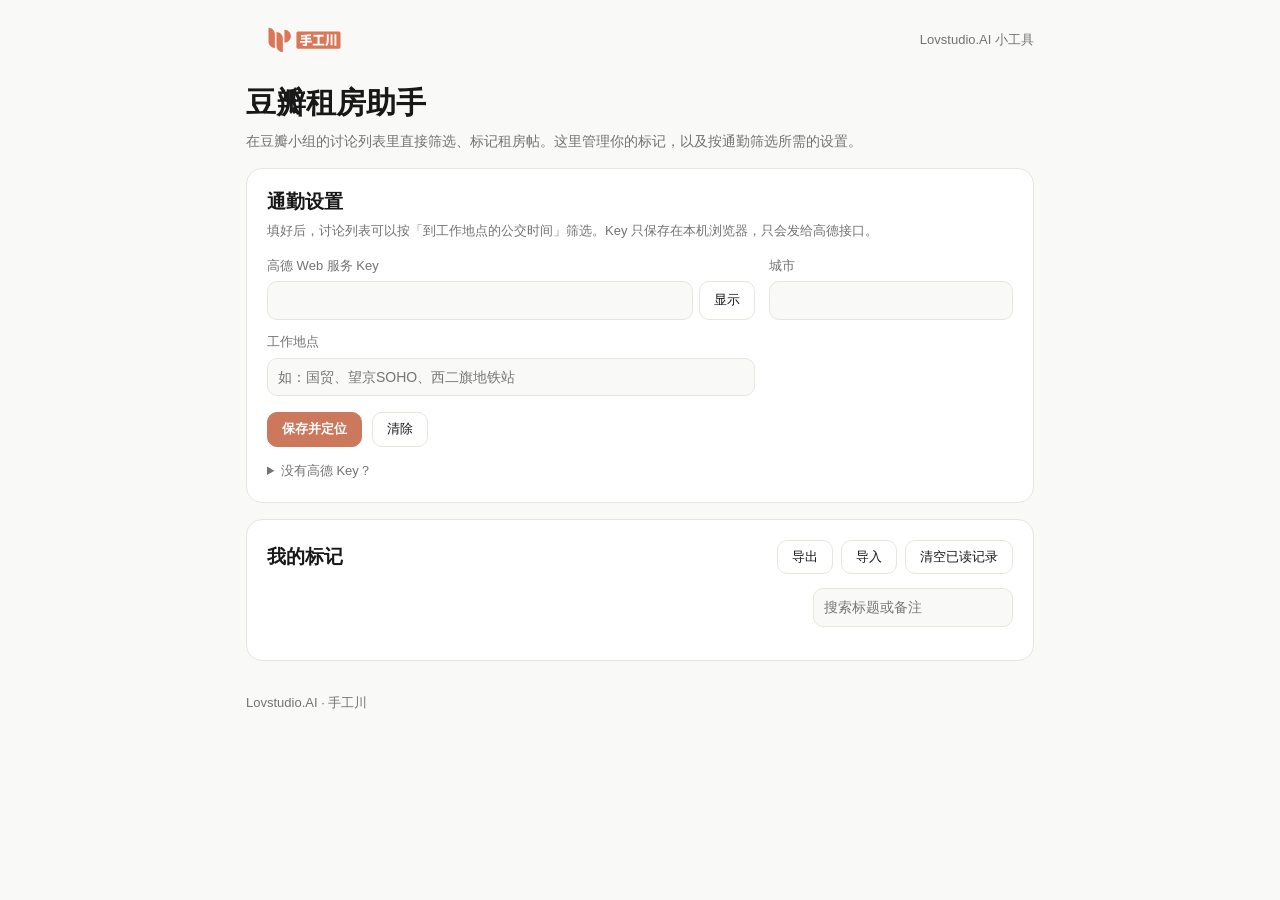
==== extension/options/options.html @ 863d88c8 "feat: 豆瓣租房助手 Chrome 插件 v0.2.0 - extension/：MV3 插件，无需构建   - 讨论列表：关键词、月租、求租、个人房源、限男女、重复帖、已排除/已读筛选；    " ====
<!doctype html>
<html lang="zh-CN">
<head>
<meta charset="utf-8">
<meta name="viewport" content="width=device-width, initial-scale=1">
<title>豆瓣租房助手</title>
<link rel="stylesheet" href="options.css">
</head>
<body>
<div class="wrap">
  <header class="site">
    <img src="logo.svg" alt="手工川">
    <span class="tag">Lovstudio.AI 小工具</span>
  </header>

  <section class="hero">
    <h1>豆瓣租房助手</h1>
    <p>在豆瓣小组的讨论列表里直接筛选、标记租房帖。这里管理你的标记，以及按通勤筛选所需的设置。</p>
  </section>

  <section class="card">
    <h2>通勤设置</h2>
    <p class="hint">填好后，讨论列表可以按「到工作地点的公交时间」筛选。Key 只保存在本机浏览器，只会发给高德接口。</p>
    <form id="settings" autocomplete="off">
      <div class="grid">
        <label class="field wide">
          <span class="lbl">高德 Web 服务 Key</span>
          <span class="inline">
            <input type="password" id="gaodeKey" required spellcheck="false">
            <button type="button" id="toggleKey">显示</button>
          </span>
        </label>
        <label class="field">
          <span class="lbl">城市</span>
          <input type="text" id="city" required maxlength="20">
        </label>
        <label class="field wide">
          <span class="lbl">工作地点</span>
          <input type="text" id="targetQuery" required maxlength="60" placeholder="如：国贸、望京SOHO、西二旗地铁站">
        </label>
      </div>
      <div class="actions">
        <button type="submit" class="primary" id="saveSettings">保存并定位</button>
        <button type="button" id="clearSettings">清除</button>
        <span class="status" id="settingsStatus"></span>
      </div>
    </form>
    <details class="help">
      <summary>没有高德 Key？</summary>
      <p>登录 <a href="https://console.amap.com/dev/key/app" target="_blank" rel="noopener noreferrer">高德开放平台控制台</a>，创建应用后添加 Key，服务平台选择「Web 服务」。个人开发者的免费额度足够日常找房使用；同一帖子的定位和通勤结果会缓存，不会重复消耗。</p>
    </details>
  </section>

  <section class="card">
    <div class="card-head">
      <h2>我的标记</h2>
      <div class="tools">
        <button type="button" id="export">导出</button>
        <label class="button">导入<input type="file" id="import" accept="application/json" hidden></label>
        <button type="button" id="clearSeen">清空已读记录</button>
      </div>
    </div>
    <div class="filters">
      <div class="tabs" id="tabs" role="tablist"></div>
      <input type="search" id="search" placeholder="搜索标题或备注">
    </div>
    <p class="status" id="marksStatus"></p>
    <ol class="marks" id="marks"></ol>
  </section>

  <footer>Lovstudio.AI · 手工川</footer>
</div>
<script src="../shared/rules.js"></script>
<script src="../shared/storage.js"></script>
<script src="options.js"></script>
</body>
</html>
---- extension/options/options.css ----
:root {
  --background: #F9F9F7;
  --card: #FFFFFF;
  --muted: #F0EEE6;
  --foreground: #181818;
  --muted-foreground: #737373;
  --primary: #CC785C;
  --primary-hover: #B8664B;
  --primary-foreground: #FFFFFF;
  --border: #E8E6DC;
  --danger: #B4483A;
  --like: #FBF1EC;
  --contacted: #F5F0E1;
  --visited: #EEF2E6;
  --font-serif: Georgia, "Songti SC", "Noto Serif SC", serif;
  --font-sans: -apple-system, BlinkMacSystemFont, "PingFang SC", "Hiragino Sans GB", "Microsoft YaHei", Inter, Arial, sans-serif;
}
* { box-sizing: border-box; }
body { margin: 0; background: var(--background); color: var(--foreground); font: 14px/1.6 var(--font-sans); }
a { color: var(--primary); }
.wrap { max-width: 820px; margin: 0 auto; padding: 0 16px; }

header.site { padding: 20px 0 4px; display: flex; align-items: center; justify-content: space-between; }
header.site img { height: 40px; width: auto; display: block; }
header.site .tag { font-size: 13px; color: var(--muted-foreground); }

.hero { padding: 20px 0 16px; }
.hero h1 { font: 600 30px/1.25 var(--font-serif); margin: 0 0 8px; }
.hero p { margin: 0; color: var(--muted-foreground); }

.card { background: var(--card); border: 1px solid var(--border); border-radius: 16px; padding: 20px; margin-bottom: 16px; }
.card h2 { font: 600 19px var(--font-serif); margin: 0; }
.card-head { display: flex; align-items: center; justify-content: space-between; gap: 10px; flex-wrap: wrap; }
.hint { color: var(--muted-foreground); margin: 6px 0 14px; font-size: 13px; }

.grid { display: grid; grid-template-columns: 2fr 1fr; gap: 12px 14px; }
.field { display: flex; flex-direction: column; gap: 5px; min-width: 0; }
.field.wide { grid-column: span 1; }
.lbl { font-size: 13px; color: var(--muted-foreground); }
.inline { display: flex; gap: 6px; }
input[type=text], input[type=password], input[type=search], select, textarea {
  font: inherit; color: var(--foreground); background: var(--background);
  border: 1px solid var(--border); border-radius: 10px; padding: 7px 10px; width: 100%; min-width: 0;
}
input:focus, select:focus, textarea:focus { outline: 2px solid var(--primary); outline-offset: -1px; }

button, label.button {
  font: inherit; font-size: 13px; cursor: pointer; border-radius: 10px; padding: 6px 14px; white-space: nowrap;
  border: 1px solid var(--border); background: var(--card); color: var(--foreground); display: inline-block;
}
button:hover, label.button:hover { border-color: var(--primary); color: var(--primary); }
button.primary { background: var(--primary); border-color: var(--primary); color: var(--primary-foreground); font-weight: 600; }
button.primary:hover { background: var(--primary-hover); color: var(--primary-foreground); }
button:disabled { opacity: .6; cursor: progress; }
.actions { display: flex; align-items: center; gap: 10px; margin-top: 16px; flex-wrap: wrap; }
.tools { display: flex; gap: 8px; flex-wrap: wrap; }
.status { font-size: 13px; color: var(--muted-foreground); }
.status.error { color: var(--danger); }
.help { margin-top: 14px; font-size: 13px; color: var(--muted-foreground); }
.help summary { cursor: pointer; }

.filters { display: flex; gap: 10px; align-items: center; margin: 14px 0 6px; flex-wrap: wrap; }
.filters input[type=search] { width: 200px; flex: none; }
.tabs { display: flex; gap: 6px; flex-wrap: wrap; flex: 1; }
.tabs button { border-radius: 999px; padding: 3px 12px; }
.tabs button[aria-selected=true] { background: var(--foreground); border-color: var(--foreground); color: var(--card); }

.marks { list-style: none; margin: 0; padding: 0; display: flex; flex-direction: column; gap: 10px; }
.mark { border: 1px solid var(--border); border-radius: 12px; padding: 12px 14px; }
.mark.like { background: var(--like); }
.mark.contacted { background: var(--contacted); }
.mark.visited { background: var(--visited); }
.mark.rejected { opacity: .6; }
.mark .top { display: flex; gap: 10px; align-items: flex-start; }
.mark a.title { flex: 1; font-weight: 600; color: var(--foreground); text-decoration: none; overflow-wrap: anywhere; }
.mark a.title:hover { color: var(--primary); text-decoration: underline; }
.mark select { width: auto; padding: 3px 8px; }
.mark .meta { font-size: 12px; color: var(--muted-foreground); margin-top: 4px; display: flex; gap: 12px; flex-wrap: wrap; }
.mark .meta b { color: var(--foreground); }
.mark textarea { margin-top: 8px; min-height: 40px; resize: vertical; font-size: 13px; }
.mark .remove { border: 0; background: none; padding: 0; color: var(--muted-foreground); font-size: 12px; }
.mark .remove:hover { color: var(--danger); }

footer { margin: 32px 0; font-size: 13px; color: var(--muted-foreground); }

@media (max-width: 640px) {
  .grid { grid-template-columns: 1fr; }
  .filters input[type=search] { width: 100%; }
}
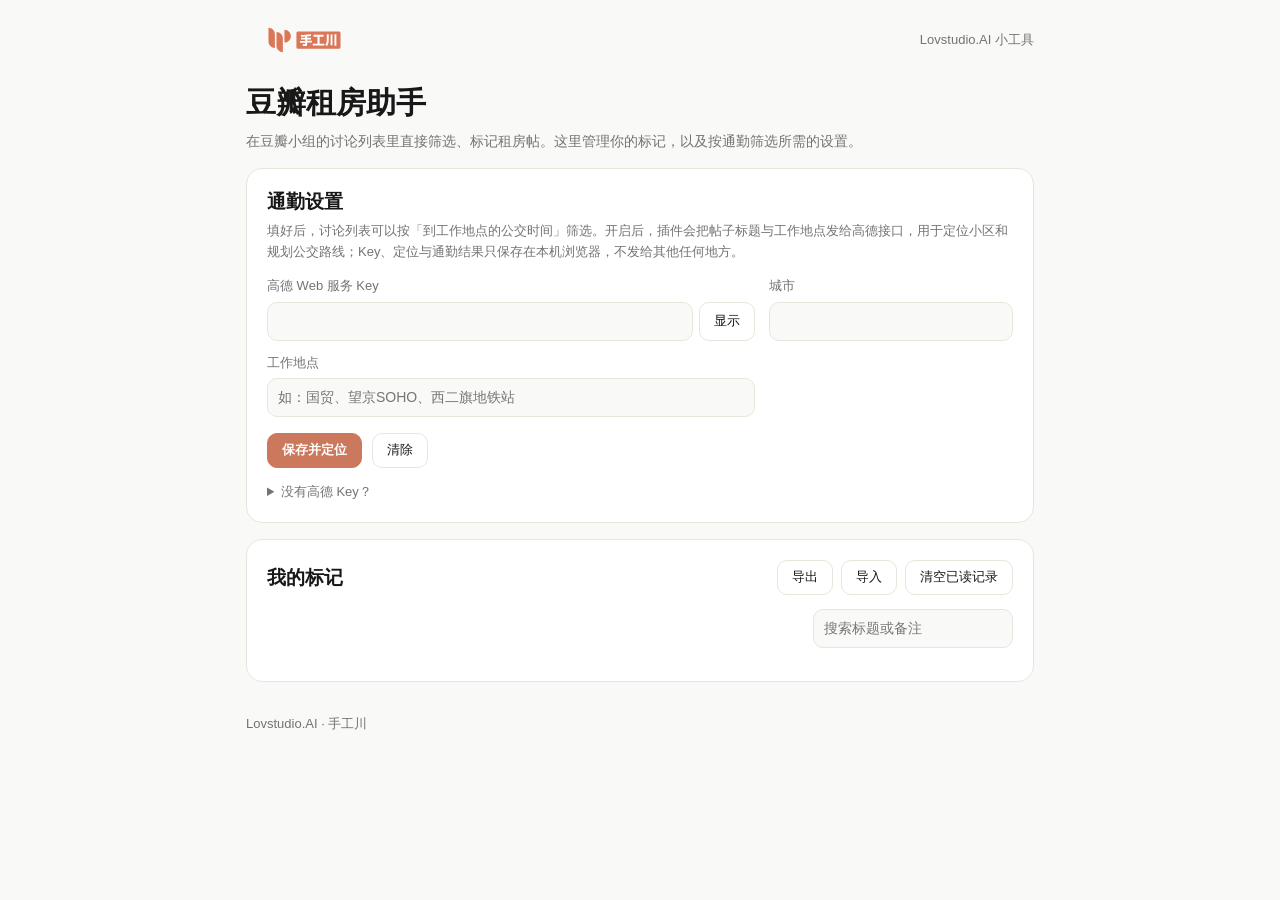
==== commit a96922b1: "fix: 插件 0.2.1 按商店审核要求补 homepage_url、128 图标留白与通勤数据披露 - manifest 补 homepage_url，版本升到 0.2.1（打包内容已与 v0.2" ====
--- a/extension/options/options.html
+++ b/extension/options/options.html
@@ -20,7 +20,7 @@
 
   <section class="card">
     <h2>通勤设置</h2>
-    <p class="hint">填好后，讨论列表可以按「到工作地点的公交时间」筛选。Key 只保存在本机浏览器，只会发给高德接口。</p>
+    <p class="hint">填好后，讨论列表可以按「到工作地点的公交时间」筛选。开启后，插件会把帖子标题与工作地点发给高德接口，用于定位小区和规划公交路线；Key、定位与通勤结果只保存在本机浏览器，不发给其他任何地方。</p>
     <form id="settings" autocomplete="off">
       <div class="grid">
         <label class="field wide">
